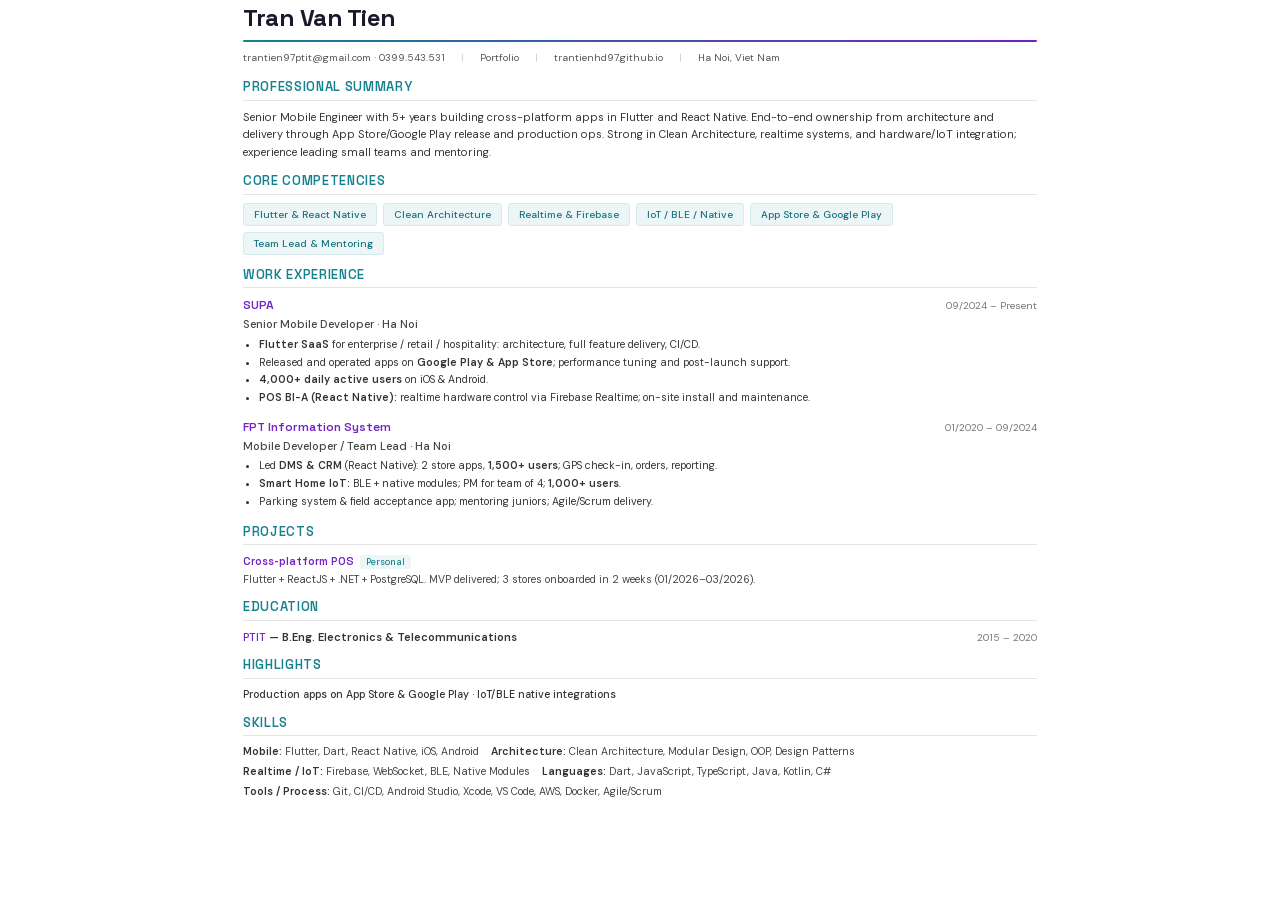
==== cv-en.html @ 56a2fd04 "Add English and Vietnamese CV versions. Co-authored-by: Cursor <cursoragent@cursor.com>" ====
<!DOCTYPE html>
<html lang="en">
<head>
<meta charset="UTF-8">
<meta name="viewport" content="width=device-width, initial-scale=1.0">
<title>Tran Van Tien — CV</title>
<style>
  @font-face {
    font-family: 'Space Grotesk';
    src: url('./fonts/space-grotesk-latin.woff2') format('woff2');
    font-weight: 300 700;
    font-style: normal;
    font-display: swap;
    unicode-range: U+0000-00FF, U+0131, U+0152-0153, U+02BB-02BC, U+02C6, U+02DA, U+02DC, U+0304, U+0308, U+0329, U+2000-206F, U+20AC, U+2122, U+2191, U+2193, U+2212, U+2215, U+FEFF, U+FFFD;
  }
  @font-face {
    font-family: 'Space Grotesk';
    src: url('./fonts/space-grotesk-latin-ext.woff2') format('woff2');
    font-weight: 300 700;
    font-style: normal;
    font-display: swap;
    unicode-range: U+0100-02AF, U+0304, U+0308, U+0329, U+1E00-1E9F, U+1EF2-1EFF, U+2020, U+20A0-20AB, U+20AD-20C0, U+2113, U+2C60-2C7F, U+A720-A7FF;
  }
  @font-face {
    font-family: 'DM Sans';
    src: url('./fonts/dm-sans-latin.woff2') format('woff2');
    font-weight: 100 1000;
    font-style: normal;
    font-display: swap;
    unicode-range: U+0000-00FF, U+0131, U+0152-0153, U+02BB-02BC, U+02C6, U+02DA, U+02DC, U+0304, U+0308, U+0329, U+2000-206F, U+20AC, U+2122, U+2191, U+2193, U+2212, U+2215, U+FEFF, U+FFFD;
  }
  @font-face {
    font-family: 'DM Sans';
    src: url('./fonts/dm-sans-latin-ext.woff2') format('woff2');
    font-weight: 100 1000;
    font-style: normal;
    font-display: swap;
    unicode-range: U+0100-02AF, U+0304, U+0308, U+0329, U+1E00-1E9F, U+1EF2-1EFF, U+2020, U+20A0-20AB, U+20AD-20C0, U+2113, U+2C60-2C7F, U+A720-A7FF;
  }

  * {
    margin: 0;
    padding: 0;
    box-sizing: border-box;
  }

  html {
    -webkit-print-color-adjust: exact;
    print-color-adjust: exact;
  }

  body {
    font-family: 'DM Sans', sans-serif;
    font-size: 11px;
    line-height: 1.5;
    color: #1a1a2e;
    background: #ffffff;
    padding: 0;
    margin: 0;
  }

  .page {
    width: 100%;
    max-width: 210mm;
    margin: 0 auto;
    padding: 0;
  }

  /* === HEADER === */
  .header {
    margin-bottom: 12px;
  }

  .header h1 {
    font-family: 'Space Grotesk', sans-serif;
    font-size: 24px;
    font-weight: 700;
    color: #1a1a2e;
    letter-spacing: -0.02em;
    margin-bottom: 4px;
  }

  .header-gradient {
    height: 2px;
    background: linear-gradient(to right, hsl(187, 74%, 32%), hsl(270, 70%, 45%));
    border-radius: 1px;
    margin-bottom: 8px;
  }

  .contact-row {
    display: flex;
    flex-wrap: wrap;
    gap: 6px 16px;
    font-family: 'DM Sans', sans-serif;
    font-size: 10px;
    color: #555;
  }

  .contact-row a {
    color: #555;
    text-decoration: none;
  }

  .contact-row .separator {
    color: #ccc;
  }

  /* === SECTIONS === */
  .section {
    margin-bottom: 10px;
  }

  .section-title {
    font-family: 'Space Grotesk', sans-serif;
    font-size: 13px;
    font-weight: 600;
    text-transform: uppercase;
    letter-spacing: 0.05em;
    color: hsl(187, 74%, 32%);
    border-bottom: 1px solid #e5e5e5;
    padding-bottom: 3px;
    margin-bottom: 8px;
  }

  /* === PROFESSIONAL SUMMARY === */
  .summary-text {
    font-size: 11px;
    line-height: 1.6;
    color: #333;
  }

  /* Links must never break across lines */
  a {
    white-space: nowrap;
  }

  /* === CORE COMPETENCIES === */
  .competencies-grid {
    display: flex;
    flex-wrap: wrap;
    gap: 6px;
  }

  .competency-tag {
    font-family: 'DM Sans', sans-serif;
    font-size: 10px;
    font-weight: 500;
    color: hsl(187, 74%, 28%);
    background: hsl(187, 40%, 95%);
    padding: 3px 10px;
    border-radius: 3px;
    border: 1px solid hsl(187, 40%, 88%);
  }

  /* === WORK EXPERIENCE === */
  .job {
    margin-bottom: 12px;
  }

  .job-header {
    display: flex;
    justify-content: space-between;
    align-items: baseline;
    margin-bottom: 2px;
  }

  .job-company {
    font-family: 'Space Grotesk', sans-serif;
    font-size: 12px;
    font-weight: 600;
    color: hsl(270, 70%, 45%);
  }

  .job-period {
    font-size: 10px;
    color: #777;
    white-space: nowrap;
  }

  .job-role {
    font-size: 11px;
    font-weight: 500;
    color: #444;
    margin-bottom: 4px;
  }

  .job-location {
    font-size: 10px;
    color: #888;
  }

  .job ul {
    padding-left: 16px;
    margin-top: 4px;
  }

  .job li {
    font-size: 10.5px;
    line-height: 1.5;
    color: #333;
    margin-bottom: 2px;
  }

  .job li strong {
    font-weight: 600;
  }

  /* === PROJECTS === */
  .project {
    margin-bottom: 10px;
  }

  .project-title {
    font-family: 'Space Grotesk', sans-serif;
    font-size: 11px;
    font-weight: 600;
    color: hsl(270, 70%, 45%);
  }

  .project-badge {
    font-size: 9px;
    font-weight: 500;
    color: hsl(187, 74%, 32%);
    background: hsl(187, 40%, 95%);
    padding: 1px 6px;
    border-radius: 2px;
    margin-left: 6px;
  }

  .project-desc {
    font-size: 10.5px;
    color: #444;
    margin-top: 2px;
  }

  .project-tech {
    font-size: 9.5px;
    color: #888;
    margin-top: 2px;
  }

  /* === EDUCATION === */
  .edu-item {
    margin-bottom: 6px;
  }

  .edu-header {
    display: flex;
    justify-content: space-between;
    align-items: baseline;
  }

  .edu-title {
    font-weight: 600;
    font-size: 11px;
    color: #333;
  }

  .edu-org {
    color: hsl(270, 70%, 45%);
    font-weight: 500;
  }

  .edu-year {
    font-size: 10px;
    color: #777;
  }

  .edu-desc {
    font-size: 10px;
    color: #666;
  }

  /* === CERTIFICATIONS === */
  .cert-item {
    display: flex;
    justify-content: space-between;
    align-items: baseline;
    margin-bottom: 4px;
  }

  .cert-title {
    font-size: 10.5px;
    font-weight: 500;
    color: #333;
  }

  .cert-org {
    color: hsl(270, 70%, 45%);
  }

  .cert-year {
    font-size: 10px;
    color: #777;
  }

  /* === SKILLS === */
  .skills-grid {
    display: flex;
    flex-wrap: wrap;
    gap: 4px 12px;
  }

  .skill-item {
    font-size: 10.5px;
    color: #444;
  }

  .skill-category {
    font-weight: 600;
    color: #333;
    font-size: 10.5px;
  }

  /* === PRINT === */
  @media print {
    body {
      -webkit-print-color-adjust: exact;
      print-color-adjust: exact;
    }
    .page {
      padding: 0;
    }
  }

  /* === PAGE BREAK CONTROL === */
  .avoid-break {
    break-inside: avoid;
  }
</style>
</head>
<body>
<div class="page">

  <!-- HEADER -->
  <div class="header">
    <h1>Tran Van Tien</h1>
    <div class="header-gradient"></div>
    <div class="contact-row">
      <span>trantien97ptit@gmail.com · 0399.543.531</span>
      <span class="separator">|</span>
      <a href="https://trantienhd97.github.io/trantien-profile/">Portfolio</a>
      <span class="separator">|</span>
      <a href="https://trantienhd97.github.io/trantien-profile/">trantienhd97.github.io</a>
      <span class="separator">|</span>
      <span>Ha Noi, Viet Nam</span>
    </div>
  </div>

  <!-- PROFESSIONAL SUMMARY -->
  <div class="section">
    <div class="section-title">Professional Summary</div>
    <div class="summary-text">Senior Mobile Engineer with 5+ years building cross-platform apps in Flutter and React Native. End-to-end ownership from architecture and delivery through App Store/Google Play release and production ops. Strong in Clean Architecture, realtime systems, and hardware/IoT integration; experience leading small teams and mentoring.</div>
  </div>

  <!-- CORE COMPETENCIES -->
  <div class="section">
    <div class="section-title">Core Competencies</div>
    <div class="competencies-grid">
      <span class="competency-tag">Flutter & React Native</span>
<span class="competency-tag">Clean Architecture</span>
<span class="competency-tag">Realtime & Firebase</span>
<span class="competency-tag">IoT / BLE / Native</span>
<span class="competency-tag">App Store & Google Play</span>
<span class="competency-tag">Team Lead & Mentoring</span>
    </div>
  </div>

  <!-- WORK EXPERIENCE -->
  <div class="section">
    <div class="section-title">Work Experience</div>
    
<div class="job avoid-break">
  <div class="job-header">
    <span class="job-company">SUPA</span>
    <span class="job-period">09/2024 – Present</span>
  </div>
  <div class="job-role">Senior Mobile Developer · Ha Noi</div>
  <ul>
    <li><strong>Flutter SaaS</strong> for enterprise / retail / hospitality: architecture, full feature delivery, CI/CD.</li>
    <li>Released and operated apps on <strong>Google Play &amp; App Store</strong>; performance tuning and post-launch support.</li>
    <li><strong>4,000+ daily active users</strong> on iOS &amp; Android.</li>
    <li><strong>POS BI-A (React Native):</strong> realtime hardware control via Firebase Realtime; on-site install and maintenance.</li>
  </ul>
</div>
<div class="job avoid-break">
  <div class="job-header">
    <span class="job-company">FPT Information System</span>
    <span class="job-period">01/2020 – 09/2024</span>
  </div>
  <div class="job-role">Mobile Developer / Team Lead · Ha Noi</div>
  <ul>
    <li>Led <strong>DMS &amp; CRM</strong> (React Native): 2 store apps, <strong>1,500+ users</strong>; GPS check-in, orders, reporting.</li>
    <li><strong>Smart Home IoT:</strong> BLE + native modules; PM for team of 4; <strong>1,000+ users</strong>.</li>
    <li>Parking system &amp; field acceptance app; mentoring juniors; Agile/Scrum delivery.</li>
  </ul>
</div>

  </div>

  <!-- PROJECTS -->
  <div class="section avoid-break">
    <div class="section-title">Projects</div>
    
<div class="project avoid-break">
  <div><span class="project-title">Cross-platform POS</span><span class="project-badge">Personal</span></div>
  <div class="project-desc">Flutter + ReactJS + .NET + PostgreSQL. MVP delivered; 3 stores onboarded in 2 weeks (01/2026–03/2026).</div>
</div>

  </div>

  <!-- EDUCATION & CERTIFICATIONS -->
  <div class="section avoid-break">
    <div class="section-title">Education</div>
    
<div class="edu-item">
  <div class="edu-header">
    <div class="edu-title"><span class="edu-org">PTIT</span> — B.Eng. Electronics &amp; Telecommunications</div>
    <span class="edu-year">2015 – 2020</span>
  </div>
</div>

  </div>

  <div class="section avoid-break">
    <div class="section-title">Highlights</div>
    
<div class="cert-item"><span class="cert-title">Production apps on App Store &amp; Google Play · IoT/BLE native integrations</span><span class="cert-year"></span></div>

  </div>

  <!-- SKILLS -->
  <div class="section avoid-break">
    <div class="section-title">Skills</div>
    
<div class="skills-grid">
  <div class="skill-item"><span class="skill-category">Mobile:</span> Flutter, Dart, React Native, iOS, Android</div>
  <div class="skill-item"><span class="skill-category">Architecture:</span> Clean Architecture, Modular Design, OOP, Design Patterns</div>
  <div class="skill-item"><span class="skill-category">Realtime / IoT:</span> Firebase, WebSocket, BLE, Native Modules</div>
  <div class="skill-item"><span class="skill-category">Languages:</span> Dart, JavaScript, TypeScript, Java, Kotlin, C#</div>
  <div class="skill-item"><span class="skill-category">Tools / Process:</span> Git, CI/CD, Android Studio, Xcode, VS Code, AWS, Docker, Agile/Scrum</div>
</div>

  </div>

</div>
</body>
</html>
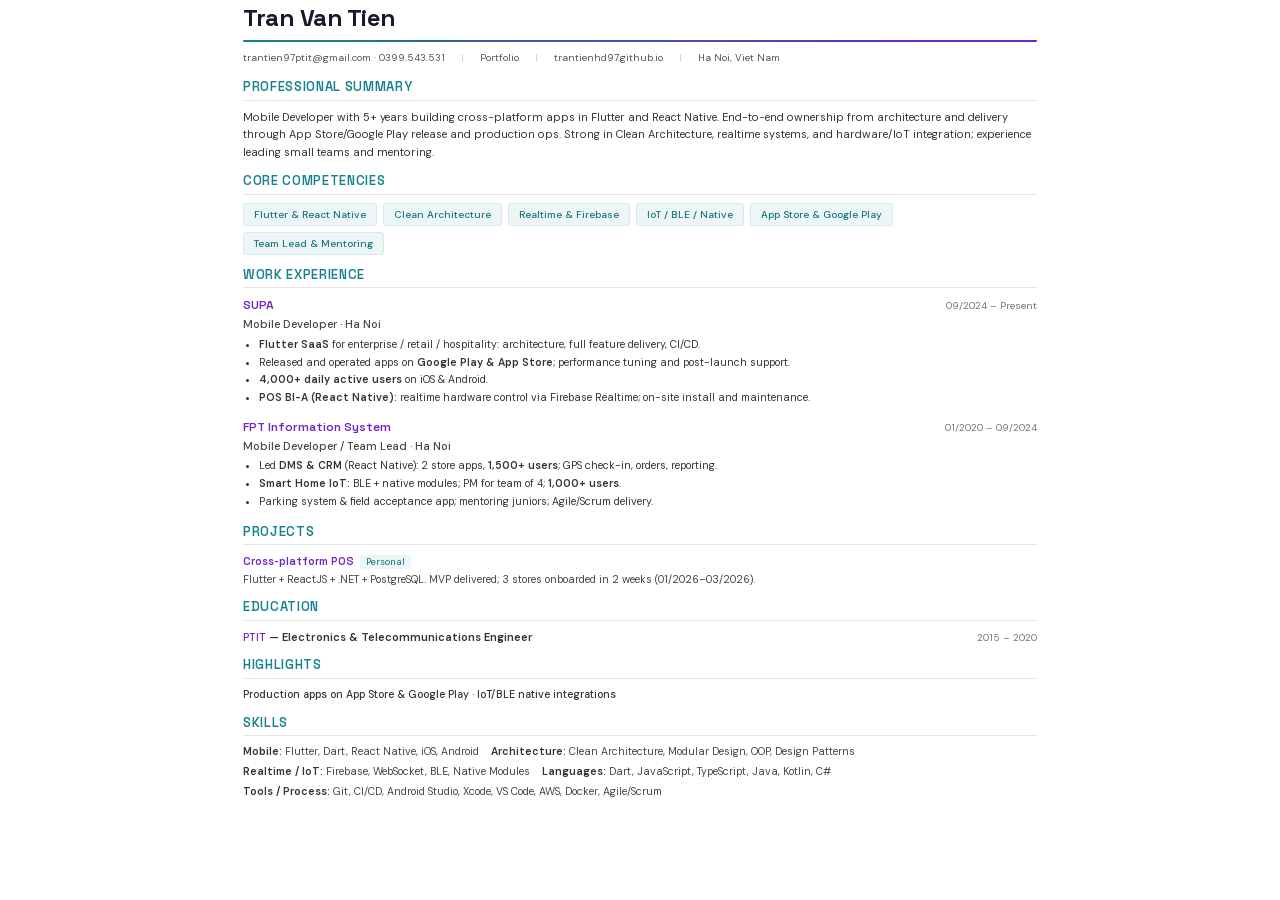
==== commit 008c0f9b: "Update CV titles to Mobile Developer and education to Engineer. Co-authored-by: Cursor <cursoragent@" ====
--- a/cv-en.html
+++ b/cv-en.html
@@ -350,7 +350,7 @@
   <!-- PROFESSIONAL SUMMARY -->
   <div class="section">
     <div class="section-title">Professional Summary</div>
-    <div class="summary-text">Senior Mobile Engineer with 5+ years building cross-platform apps in Flutter and React Native. End-to-end ownership from architecture and delivery through App Store/Google Play release and production ops. Strong in Clean Architecture, realtime systems, and hardware/IoT integration; experience leading small teams and mentoring.</div>
+    <div class="summary-text">Mobile Developer with 5+ years building cross-platform apps in Flutter and React Native. End-to-end ownership from architecture and delivery through App Store/Google Play release and production ops. Strong in Clean Architecture, realtime systems, and hardware/IoT integration; experience leading small teams and mentoring.</div>
   </div>
 
   <!-- CORE COMPETENCIES -->
@@ -375,7 +375,7 @@
     <span class="job-company">SUPA</span>
     <span class="job-period">09/2024 – Present</span>
   </div>
-  <div class="job-role">Senior Mobile Developer · Ha Noi</div>
+  <div class="job-role">Mobile Developer · Ha Noi</div>
   <ul>
     <li><strong>Flutter SaaS</strong> for enterprise / retail / hospitality: architecture, full feature delivery, CI/CD.</li>
     <li>Released and operated apps on <strong>Google Play &amp; App Store</strong>; performance tuning and post-launch support.</li>
@@ -415,7 +415,7 @@
     
 <div class="edu-item">
   <div class="edu-header">
-    <div class="edu-title"><span class="edu-org">PTIT</span> — B.Eng. Electronics &amp; Telecommunications</div>
+    <div class="edu-title"><span class="edu-org">PTIT</span> — Electronics &amp; Telecommunications Engineer</div>
     <span class="edu-year">2015 – 2020</span>
   </div>
 </div>
